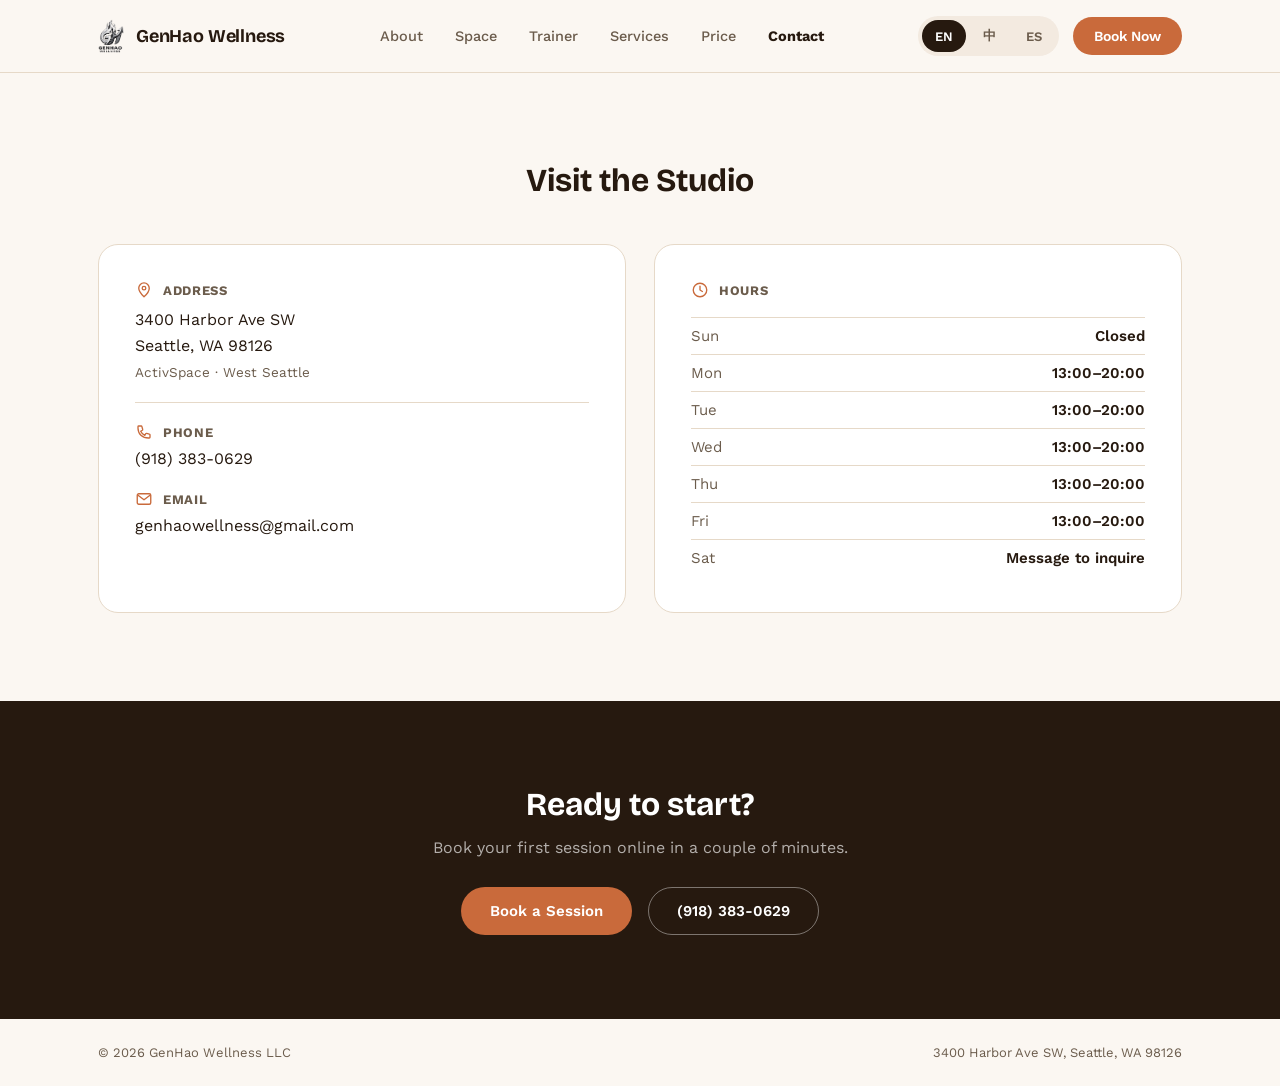
==== contact.html @ bc0e1001 "Add files via upload" ====
<!doctype html>
<html lang="en">
<head>
<meta charset="utf-8">
<meta name="viewport" content="width=device-width, initial-scale=1">
<title>Contact &amp; Location &mdash; GenHao Wellness</title>
<meta name="description" content="Address, hours, phone and email for GenHao Wellness at ActivSpace, West Seattle.">
<link rel="preconnect" href="https://fonts.googleapis.com">
<link rel="preconnect" href="https://fonts.gstatic.com" crossorigin>
<link href="https://fonts.googleapis.com/css2?family=Bricolage+Grotesque:wght@500;600;700;800&family=Work+Sans:wght@400;500;600&display=swap" rel="stylesheet">
<link rel="stylesheet" href="styles.css">
</head>
<body>
<div id="app"></div>

<script src="common.js"></script>
<script>
mountPage('contact', function (T) {
  const hoursRowsHtml = HOURS_RAW.map(h => `
    <div style="display:flex; justify-content:space-between; padding:9px 0; border-top:1px solid var(--line); font-size:15px;">
      <span style="color:var(--ink-soft);">${esc(T.location.days[h.key])}</span>
      <span style="font-weight:600;">${h.hours === 'MSG' ? esc(T.location.messageLabel) : (h.hours ? esc(h.hours) : esc(T.location.closedLabel))}</span>
    </div>
  `).join('');

  return `
  <section class="section-pad" style="padding-top:88px; padding-bottom:88px;">
    <div class="wrap">
      <h1 style="font-size:32px; font-weight:700; text-align:center; margin-bottom:44px;">${esc(T.location.heading)}</h1>
      <div class="location-grid" style="display:grid; grid-template-columns:1fr 1fr; gap:28px; align-items:stretch;">
        <div class="card" style="display:flex; flex-direction:column; gap:22px;">
          <div>
            <div style="display:flex; align-items:center; gap:10px; margin-bottom:8px;">
              <svg width="18" height="18" viewBox="0 0 24 24" fill="none" stroke="${ACCENT_HEX}" stroke-width="1.8" stroke-linecap="round" stroke-linejoin="round"><path d="M12 21s-7-6.2-7-11.5A7 7 0 0 1 19 9.5C19 14.8 12 21 12 21Z"></path><circle cx="12" cy="9.5" r="2.4"></circle></svg>
              <span style="font-size:13px; font-weight:700; text-transform:uppercase; letter-spacing:0.05em; color:var(--ink-soft);">${esc(T.location.addressLabel)}</span>
            </div>
            <p style="font-size:16px; line-height:1.6;">3400 Harbor Ave SW<br>Seattle, WA 98126</p>
            <p style="font-size:13.5px; color:var(--ink-soft); margin-top:6px;">${esc(T.location.neighborhood)}</p>
          </div>
          <div style="border-top:1px solid var(--line); padding-top:20px;">
            <div style="display:flex; align-items:center; gap:10px; margin-bottom:8px;">
              <svg width="18" height="18" viewBox="0 0 24 24" fill="none" stroke="${ACCENT_HEX}" stroke-width="1.8" stroke-linecap="round" stroke-linejoin="round"><path d="M4 5c0-.6.4-1 1-1h3.2c.5 0 .9.3 1 .8l1 3.6c.1.4 0 .9-.4 1.2L7.6 11c1.1 2.4 3 4.3 5.4 5.4l1.4-2.2c.3-.4.8-.5 1.2-.4l3.6 1c.5.1.8.5.8 1V19c0 .6-.4 1-1 1h-1C9.6 20 4 14.4 4 7V5Z"></path></svg>
              <span style="font-size:13px; font-weight:700; text-transform:uppercase; letter-spacing:0.05em; color:var(--ink-soft);">${esc(T.location.phoneLabel)}</span>
            </div>
            <a href="tel:+19183830629" style="font-size:16px; color:var(--ink);">(918) 383-0629</a>
          </div>
          <div>
            <div style="display:flex; align-items:center; gap:10px; margin-bottom:8px;">
              <svg width="18" height="18" viewBox="0 0 24 24" fill="none" stroke="${ACCENT_HEX}" stroke-width="1.8" stroke-linecap="round" stroke-linejoin="round"><rect x="3" y="5" width="18" height="14" rx="2"></rect><path d="m4 7 8 6 8-6"></path></svg>
              <span style="font-size:13px; font-weight:700; text-transform:uppercase; letter-spacing:0.05em; color:var(--ink-soft);">${esc(T.location.emailLabel)}</span>
            </div>
            <a href="mailto:genhaowellness@gmail.com" style="font-size:16px; color:var(--ink); word-break:break-word;">genhaowellness@gmail.com</a>
          </div>
        </div>
        <div class="card">
          <div style="display:flex; align-items:center; gap:10px; margin-bottom:18px;">
            <svg width="18" height="18" viewBox="0 0 24 24" fill="none" stroke="${ACCENT_HEX}" stroke-width="1.8" stroke-linecap="round" stroke-linejoin="round"><circle cx="12" cy="12" r="9"></circle><path d="M12 7v5l3.2 2"></path></svg>
            <span style="font-size:13px; font-weight:700; text-transform:uppercase; letter-spacing:0.05em; color:var(--ink-soft);">${esc(T.location.hoursLabel)}</span>
          </div>
          <div style="display:flex; flex-direction:column;">${hoursRowsHtml}</div>
        </div>
      </div>
    </div>
  </section>
  `;
});
</script>
</body>
</html>
---- styles.css ----
:root {
  --bg: #FBF7F2;
  --bg-alt: #F3EAE0;
  --ink: #26190F;
  --ink-soft: #6b5c4c;
  --accent: #C96A3B;
  --accent-dark: #A6522A;
  --line: #E6D9C8;
  --white: #FFFFFF;
}
* { box-sizing: border-box; }
html { scroll-behavior: smooth; }
body { margin: 0; background: var(--bg); color: var(--ink); font-family: 'Work Sans', system-ui, -apple-system, sans-serif; }
h1, h2, h3 { font-family: 'Bricolage Grotesque', system-ui, sans-serif; margin: 0; }
p { margin: 0; }
a { color: var(--accent); text-decoration: none; }
a:hover { color: var(--accent-dark); }
img { max-width: 100%; }
.wrap { max-width: 1180px; margin: 0 auto; padding: 0 48px; }
.btn {
  display: inline-flex; align-items: center; justify-content: center;
  padding: 14px 28px; border-radius: 999px; font-weight: 600; font-size: 15px;
  white-space: nowrap; cursor: pointer; border: 1px solid transparent;
}
.btn-accent { background: var(--accent); color: var(--white); }
.btn-accent:hover { background: var(--accent-dark); color: var(--white); }
.btn-outline { background: transparent; color: var(--white); border-color: rgba(255,255,255,0.4); }
.btn-outline:hover { border-color: #fff; color: #fff; }
.eyebrow {
  display: inline-block; font-size: 12.5px; font-weight: 600; letter-spacing: 0.09em;
  text-transform: uppercase; color: var(--accent); margin-bottom: 16px;
}
.lang-switch { display: flex; gap: 4px; background: var(--bg-alt); border-radius: 999px; padding: 4px; }
.lang-btn {
  border: none; background: transparent; font-family: 'Work Sans', sans-serif; font-size: 13px;
  font-weight: 600; padding: 7px 13px; border-radius: 999px; cursor: pointer; color: var(--ink-soft);
}
.lang-btn.active { background: var(--ink); color: var(--white); }
table { border-collapse: collapse; width: 100%; }
.card { background: var(--white); border: 1px solid var(--line); border-radius: 20px; padding: 36px; }
.table-wrap { background: var(--white); border-radius: 16px; overflow: hidden; border: 1px solid var(--line); margin-bottom: 40px; }
th { text-align: right; padding: 14px 20px; color: var(--white); font-size: 12.5px; font-weight: 600; letter-spacing: 0.04em; text-transform: uppercase; }
th:first-child { text-align: left; }
td { padding: 16px 20px; text-align: right; border-top: 1px solid var(--line); }
td:first-child { text-align: left; font-weight: 600; font-size: 15px; }
.price-total { font-weight: 600; font-size: 15px; }
.price-per { font-size: 12.5px; color: var(--ink-soft); margin-top: 2px; }

/* Nav */
.nav-links { display: flex; align-items: center; gap: 32px; }
.nav-links a { color: var(--ink-soft); font-weight: 500; font-size: 14.5px; }
.nav-links a.nav-active { color: var(--ink); font-weight: 700; }

/* Space page photo placeholder (until real studio photos are added) */
.space-photo-grid { display: grid; grid-template-columns: 1fr 1fr; gap: 20px; margin-top: 40px; }
.space-photo-placeholder {
  aspect-ratio: 4 / 3; border-radius: 20px; border: 1.5px dashed var(--line);
  background: var(--bg-alt); display: flex; align-items: center; justify-content: center;
  color: var(--ink-soft); font-size: 13.5px; text-align: center; padding: 16px;
}

@media (max-width: 760px) {
  .wrap { padding: 0 22px; }
  .hero-grid { grid-template-columns: 1fr !important; }
  .hero-visual { display: none !important; }
  .about-body { font-size: 17px !important; }
  .services-grid { grid-template-columns: 1fr !important; }
  .location-grid { grid-template-columns: 1fr !important; }
  .trainer-grid { grid-template-columns: 1fr !important; }
  .trainer-photo { max-width: 280px !important; margin: 0 auto; }
  .space-photo-grid { grid-template-columns: 1fr !important; }
  .nav-links { display: none !important; }
  .hero-headline { font-size: 40px !important; }
  .section-pad { padding-top: 56px !important; padding-bottom: 56px !important; }
  .table-wrap { overflow-x: auto; }
  .table-wrap table { min-width: 560px; }
}
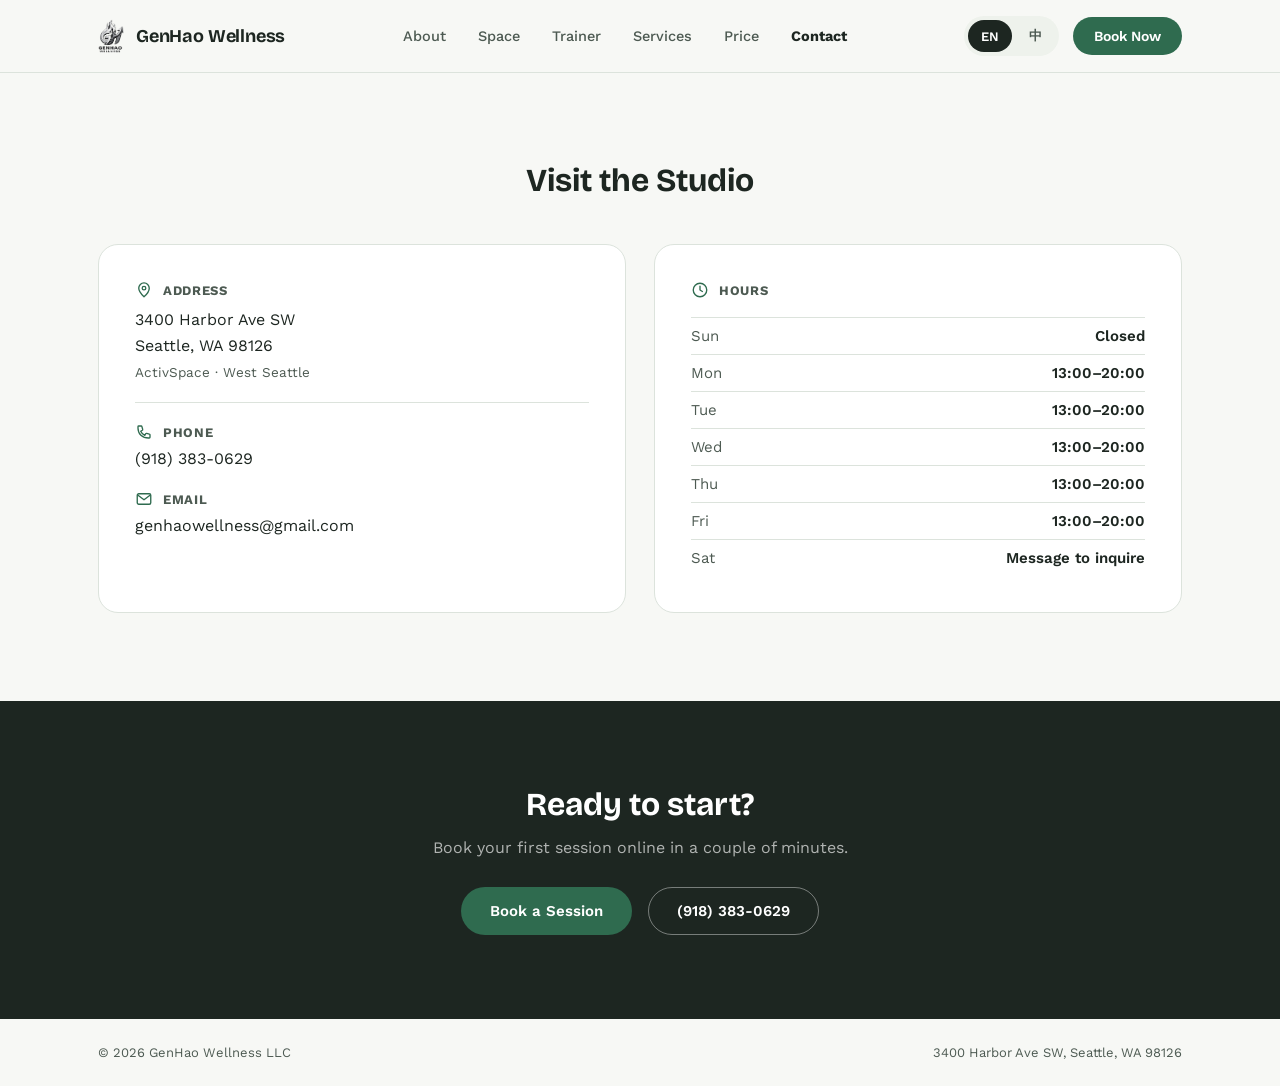
==== commit 44a9ce16: "Add files via upload" ====
--- a/contact.html
+++ b/contact.html
@@ -8,12 +8,12 @@
 <link rel="preconnect" href="https://fonts.googleapis.com">
 <link rel="preconnect" href="https://fonts.gstatic.com" crossorigin>
 <link href="https://fonts.googleapis.com/css2?family=Bricolage+Grotesque:wght@500;600;700;800&family=Work+Sans:wght@400;500;600&display=swap" rel="stylesheet">
-<link rel="stylesheet" href="styles.css">
+<link rel="stylesheet" href="styles.css?v=20261102">
 </head>
 <body>
 <div id="app"></div>
 
-<script src="common.js"></script>
+<script src="common.js?v=20261102"></script>
 <script>
 mountPage('contact', function (T) {
   const hoursRowsHtml = HOURS_RAW.map(h => `
--- a/styles.css
+++ b/styles.css
@@ -1,11 +1,11 @@
 :root {
-  --bg: #FBF7F2;
-  --bg-alt: #F3EAE0;
-  --ink: #26190F;
-  --ink-soft: #6b5c4c;
-  --accent: #C96A3B;
-  --accent-dark: #A6522A;
-  --line: #E6D9C8;
+  --bg: #F7F8F5;
+  --bg-alt: #EEF2EC;
+  --ink: #1D2621;
+  --ink-soft: #4D5A52;
+  --accent: #2F6B4F;
+  --accent-dark: #24543E;
+  --line: #DCE3DC;
   --white: #FFFFFF;
 }
 * { box-sizing: border-box; }
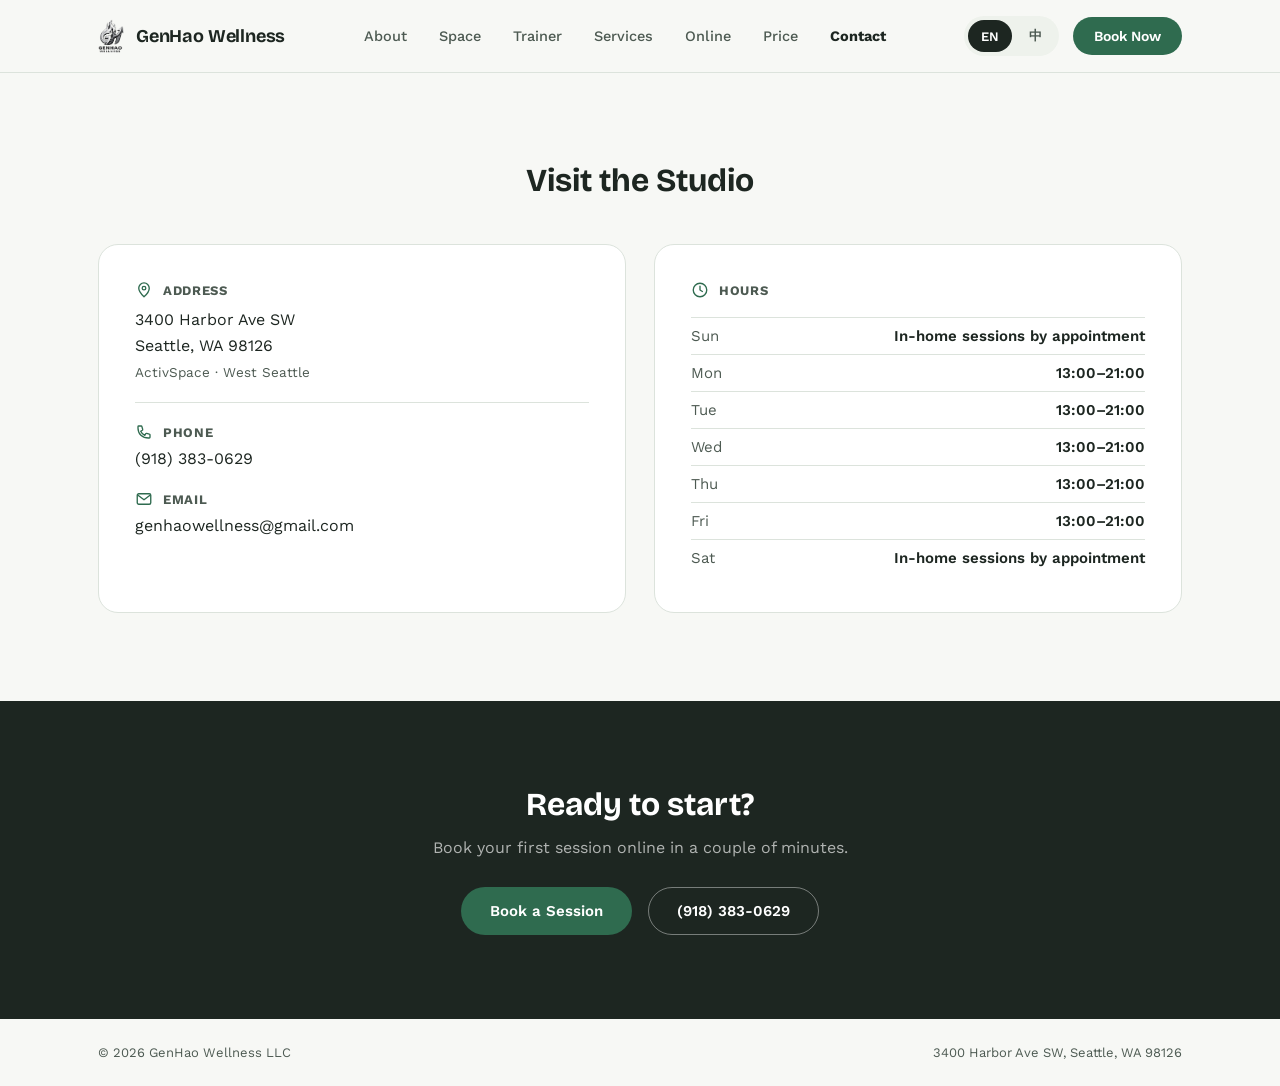
==== commit d1cdf00d: "Add files via upload" ====
--- a/contact.html
+++ b/contact.html
@@ -8,18 +8,18 @@
 <link rel="preconnect" href="https://fonts.googleapis.com">
 <link rel="preconnect" href="https://fonts.gstatic.com" crossorigin>
 <link href="https://fonts.googleapis.com/css2?family=Bricolage+Grotesque:wght@500;600;700;800&family=Work+Sans:wght@400;500;600&display=swap" rel="stylesheet">
-<link rel="stylesheet" href="styles.css?v=20261102">
+<link rel="stylesheet" href="styles.css?v=20261103b">
 </head>
 <body>
 <div id="app"></div>
 
-<script src="common.js?v=20261102"></script>
+<script src="common.js?v=20261103b"></script>
 <script>
 mountPage('contact', function (T) {
   const hoursRowsHtml = HOURS_RAW.map(h => `
     <div style="display:flex; justify-content:space-between; padding:9px 0; border-top:1px solid var(--line); font-size:15px;">
       <span style="color:var(--ink-soft);">${esc(T.location.days[h.key])}</span>
-      <span style="font-weight:600;">${h.hours === 'MSG' ? esc(T.location.messageLabel) : (h.hours ? esc(h.hours) : esc(T.location.closedLabel))}</span>
+      <span style="font-weight:600;">${h.hours === 'MSG' ? esc(T.location.messageLabel) : h.hours === 'HOME' ? esc(T.location.homeLabel) : (h.hours ? esc(h.hours) : esc(T.location.closedLabel))}</span>
     </div>
   `).join('');
 
@@ -65,5 +65,6 @@
   `;
 });
 </script>
+<script data-goatcounter="https://genhaowellness.goatcounter.com/count" async src="//gc.zgo.at/count.js"></script>
 </body>
 </html>
--- a/styles.css
+++ b/styles.css
@@ -24,6 +24,8 @@
 }
 .btn-accent { background: var(--accent); color: var(--white); }
 .btn-accent:hover { background: var(--accent-dark); color: var(--white); }
+.btn-ghost { background: transparent; color: var(--accent); border-color: var(--accent); }
+.btn-ghost:hover { background: var(--bg-alt); color: var(--accent-dark); }
 .btn-outline { background: transparent; color: var(--white); border-color: rgba(255,255,255,0.4); }
 .btn-outline:hover { border-color: #fff; color: #fff; }
 .eyebrow {
@@ -50,6 +52,12 @@
 .nav-links { display: flex; align-items: center; gap: 32px; }
 .nav-links a { color: var(--ink-soft); font-weight: 500; font-size: 14.5px; }
 .nav-links a.nav-active { color: var(--ink); font-weight: 700; }
+.menu-btn { display: none; align-items: center; justify-content: center; width: 42px; height: 42px; border-radius: 12px; border: 1px solid var(--line); background: var(--white); color: var(--ink); cursor: pointer; padding: 0; }
+.mobile-nav { display: none; border-top: 1px solid var(--line); padding: 8px 22px 14px; }
+.mobile-nav.open { display: block; }
+.mobile-nav a { display: block; padding: 13px 4px; font-size: 16px; font-weight: 500; color: var(--ink-soft); border-bottom: 1px solid var(--line); }
+.mobile-nav a:last-child { border-bottom: none; }
+.mobile-nav a.nav-active { color: var(--ink); font-weight: 700; }
 
 /* Space page photo placeholder (until real studio photos are added) */
 .space-photo-grid { display: grid; grid-template-columns: 1fr 1fr; gap: 20px; margin-top: 40px; }
@@ -57,6 +65,10 @@
   aspect-ratio: 4 / 3; border-radius: 20px; border: 1.5px dashed var(--line);
   background: var(--bg-alt); display: flex; align-items: center; justify-content: center;
   color: var(--ink-soft); font-size: 13.5px; text-align: center; padding: 16px;
+}
+
+@media (max-width: 1000px) {
+  .cards-4 { grid-template-columns: 1fr 1fr !important; }
 }
 
 @media (max-width: 760px) {
@@ -69,7 +81,10 @@
   .trainer-grid { grid-template-columns: 1fr !important; }
   .trainer-photo { max-width: 280px !important; margin: 0 auto; }
   .space-photo-grid { grid-template-columns: 1fr !important; }
+  .cards-4, .cards-3 { grid-template-columns: 1fr !important; }
   .nav-links { display: none !important; }
+  .menu-btn { display: inline-flex; }
+  .brand-text { display: none; }
   .hero-headline { font-size: 40px !important; }
   .section-pad { padding-top: 56px !important; padding-bottom: 56px !important; }
   .table-wrap { overflow-x: auto; }
